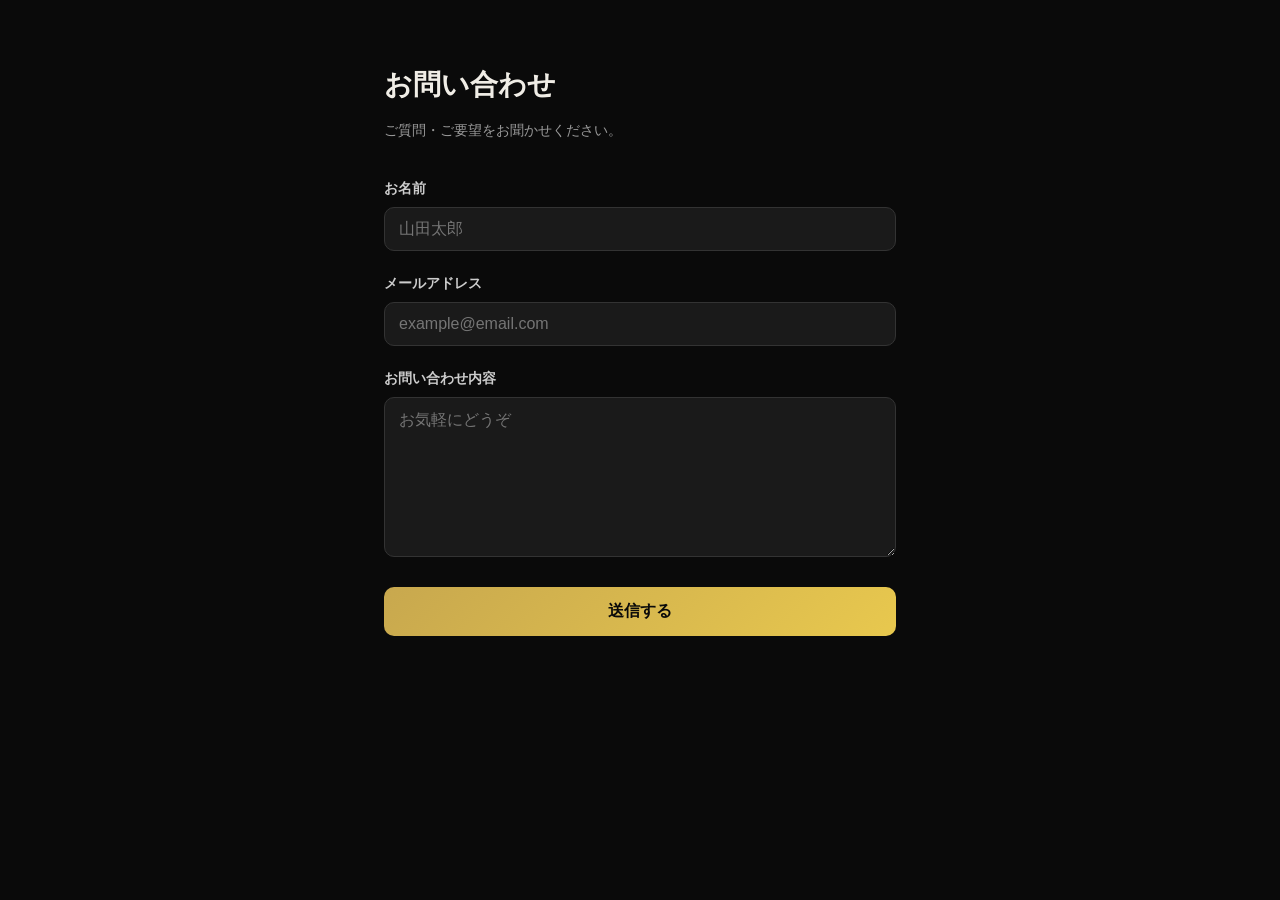
==== contact.html @ 1b89e325 "お問い合わせフォーム追加" ====
<!DOCTYPE html>
<html lang="ja">
<head>
  <meta charset="UTF-8">
  <meta name="viewport" content="width=device-width, initial-scale=1.0">
  <title>お問い合わせ - Spinglish</title>
  <link rel="icon" type="image/png" href="favicon.png">
  <style>
    * { margin: 0; padding: 0; box-sizing: border-box; }
    body {
      font-family: -apple-system, BlinkMacSystemFont, 'Segoe UI', Roboto, sans-serif;
      background: #0a0a0a;
      color: #f0ede6;
      line-height: 1.8;
    }
    a { color: #c8a84e; text-decoration: none; }
    a:hover { text-decoration: underline; }

    .container {
      max-width: 560px;
      margin: 0 auto;
      padding: 60px 24px;
    }
    h1 {
      font-size: 28px;
      font-weight: 700;
      margin-bottom: 8px;
    }
    .sub {
      color: #999;
      font-size: 14px;
      margin-bottom: 32px;
    }
    label {
      display: block;
      font-size: 14px;
      font-weight: 600;
      color: #ccc;
      margin-bottom: 6px;
    }
    input, textarea {
      width: 100%;
      padding: 12px 14px;
      font-size: 16px;
      color: #f0ede6;
      background: #1a1a1a;
      border: 1px solid #333;
      border-radius: 10px;
      margin-bottom: 20px;
      font-family: inherit;
    }
    input:focus, textarea:focus {
      outline: none;
      border-color: #c8a84e;
    }
    textarea {
      height: 160px;
      resize: vertical;
    }
    .btn {
      display: block;
      width: 100%;
      padding: 14px;
      font-size: 16px;
      font-weight: 700;
      color: #0a0a0a;
      background: linear-gradient(135deg, #c8a84e, #e8c84e);
      border: none;
      border-radius: 10px;
      cursor: pointer;
    }
    .btn:hover { opacity: 0.9; }
    .btn:disabled {
      opacity: 0.5;
      cursor: not-allowed;
    }
    .done {
      text-align: center;
      padding: 60px 0;
    }
    .done h2 {
      font-size: 22px;
      margin-bottom: 12px;
    }
    .done p {
      color: #999;
      font-size: 15px;
    }
    .back {
      display: inline-block;
      margin-top: 24px;
      font-size: 14px;
    }
    .error {
      color: #e85454;
      font-size: 14px;
      margin-bottom: 16px;
    }
    .hidden { display: none; }
  </style>
</head>
<body>
  <div class="container">
    <div id="form-view">
      <h1>お問い合わせ</h1>
      <p class="sub">ご質問・ご要望をお聞かせください。</p>
      <div id="error-msg" class="error hidden"></div>
      <form id="contact-form">
        <label for="name">お名前</label>
        <input type="text" id="name" name="name" required placeholder="山田太郎">

        <label for="email">メールアドレス</label>
        <input type="email" id="email" name="email" required placeholder="example@email.com">

        <label for="message">お問い合わせ内容</label>
        <textarea id="message" name="message" required placeholder="お気軽にどうぞ"></textarea>

        <button type="submit" class="btn" id="submit-btn">送信する</button>
      </form>
    </div>

    <div id="done-view" class="done hidden">
      <h2>送信しました</h2>
      <p>お問い合わせありがとうございます。<br>内容を確認のうえ、ご連絡いたします。</p>
      <a href="index.html" class="back">トップに戻る</a>
    </div>
  </div>

  <script>
    const SUPABASE_URL = 'https://qklqzsotjioxpymwkdgi.supabase.co';
    const SUPABASE_ANON_KEY = 'eyJhbGciOiJIUzI1NiIsInR5cCI6IkpXVCJ9.eyJpc3MiOiJzdXBhYmFzZSIsInJlZiI6InFrbHF6c290amlveHB5bXdrZGdpIiwicm9sZSI6ImFub24iLCJpYXQiOjE3NDI5MDEyMjQsImV4cCI6MjA1ODQ3NzIyNH0.BVaBWMbgwYDKBBaXSqkLlifMaOQN5JqjuOSkyMJGmYw';

    document.getElementById('contact-form').addEventListener('submit', async (e) => {
      e.preventDefault();
      const btn = document.getElementById('submit-btn');
      const errEl = document.getElementById('error-msg');
      errEl.classList.add('hidden');
      btn.disabled = true;
      btn.textContent = '送信中...';

      const name = document.getElementById('name').value.trim();
      const email = document.getElementById('email').value.trim();
      const message = document.getElementById('message').value.trim();

      try {
        const res = await fetch(SUPABASE_URL + '/rest/v1/contacts', {
          method: 'POST',
          headers: {
            'Content-Type': 'application/json',
            'apikey': SUPABASE_ANON_KEY,
            'Authorization': 'Bearer ' + SUPABASE_ANON_KEY
          },
          body: JSON.stringify({ name, email, message })
        });

        if (!res.ok) throw new Error('送信に失敗しました');

        document.getElementById('form-view').classList.add('hidden');
        document.getElementById('done-view').classList.remove('hidden');
      } catch (err) {
        errEl.textContent = '送信に失敗しました。時間をおいて再度お試しください。';
        errEl.classList.remove('hidden');
        btn.disabled = false;
        btn.textContent = '送信する';
      }
    });
  </script>
</body>
</html>
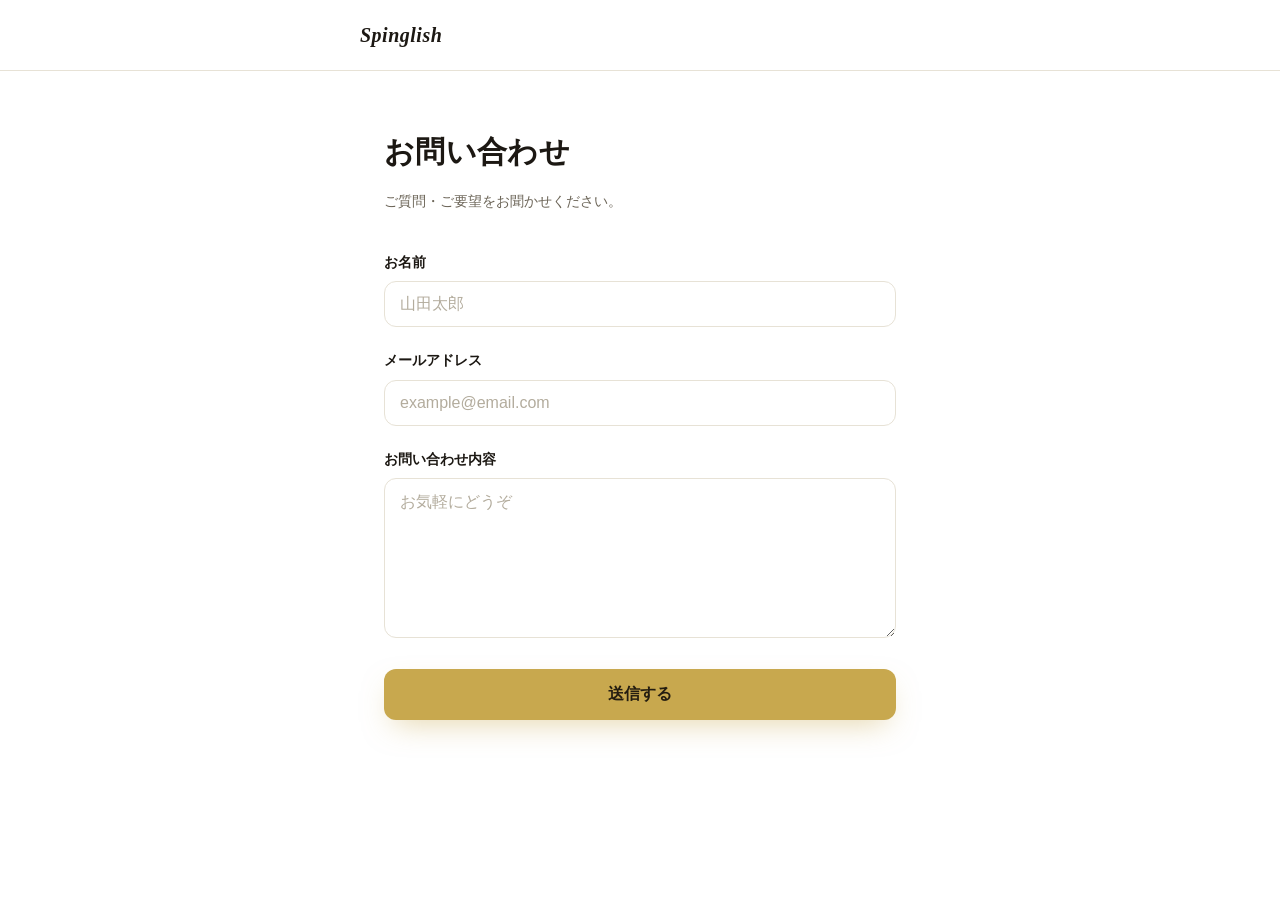
==== commit c4e856ba: "fix(legal): 全ドキュメントページをライトデザインに統一（規約/プライバシー/特商法/問い合わせ/データ削除）＋プラン名カタカナ・日記表記・AI処理先(OpenAI)・favicon修正" ====
--- a/contact.html
+++ b/contact.html
@@ -4,116 +4,115 @@
   <meta charset="UTF-8">
   <meta name="viewport" content="width=device-width, initial-scale=1.0">
   <title>お問い合わせ - Spinglish</title>
-  <link rel="icon" type="image/png" href="favicon.png">
+  <meta name="description" content="Spinglishへのお問い合わせフォーム。ご質問・ご要望をお聞かせください。">
+  <meta name="robots" content="index,follow">
+  <link rel="canonical" href="https://spinglish.jp/contact.html">
+  <link rel="icon" href="data:image/svg+xml,%3Csvg xmlns='http://www.w3.org/2000/svg' viewBox='0 0 64 64'%3E%3Crect width='64' height='64' rx='15' fill='%2314110C'/%3E%3Ctext x='32' y='46' font-family='Georgia,serif' font-style='italic' font-weight='700' font-size='42' fill='%23C8A84E' text-anchor='middle'%3ES%3C/text%3E%3C/svg%3E">
+  <!-- Google tag (gtag.js) -->
+  <script async src="https://www.googletagmanager.com/gtag/js?id=AW-18096982916"></script>
+  <script>
+    window.dataLayer = window.dataLayer || [];
+    function gtag(){dataLayer.push(arguments);}
+    gtag('js', new Date());
+
+    gtag('config', 'AW-18096982916');
+  </script>
   <style>
     * { margin: 0; padding: 0; box-sizing: border-box; }
+    :root {
+      --paper: #ffffff;
+      --mist: #F4F2EC;
+      --ink: #1C1813;
+      --ink-2: #574F44;
+      --ink-3: #6C6558;
+      --gold: #7A6220;
+      --gold-bright: #C8A84E;
+      --line: #E7E2D6;
+      --mincho: 'Hiragino Mincho ProN', 'Yu Mincho', 'YuMincho', serif;
+      --sans: 'Hiragino Sans', 'Hiragino Kaku Gothic ProN', 'Yu Gothic', -apple-system, BlinkMacSystemFont, 'Segoe UI', Roboto, sans-serif;
+      --serif: Georgia, 'Times New Roman', serif;
+    }
     body {
-      font-family: -apple-system, BlinkMacSystemFont, 'Segoe UI', Roboto, sans-serif;
-      background: #0a0a0a;
-      color: #f0ede6;
-      line-height: 1.8;
+      font-family: var(--sans);
+      background: var(--paper);
+      color: var(--ink-2);
+      line-height: 1.9;
+      -webkit-font-smoothing: antialiased;
     }
-    a { color: #c8a84e; text-decoration: none; }
+    a { color: var(--gold); text-decoration: none; }
     a:hover { text-decoration: underline; }
-
-    .container {
-      max-width: 560px;
-      margin: 0 auto;
-      padding: 60px 24px;
-    }
-    h1 {
-      font-size: 28px;
-      font-weight: 700;
-      margin-bottom: 8px;
-    }
-    .sub {
-      color: #999;
-      font-size: 14px;
-      margin-bottom: 32px;
-    }
-    label {
-      display: block;
-      font-size: 14px;
-      font-weight: 600;
-      color: #ccc;
-      margin-bottom: 6px;
-    }
+    .topbar { border-bottom: 1px solid var(--line); padding: 16px 24px; }
+    .topbar-inner { max-width: 560px; margin: 0 auto; }
+    .wordmark { font-family: var(--serif); font-style: italic; font-weight: 700; font-size: 20px; color: var(--ink); letter-spacing: 0.5px; }
+    .wordmark:hover { text-decoration: none; }
+    .container { max-width: 560px; margin: 0 auto; padding: 52px 24px 96px; }
+    h1 { font-family: var(--mincho); font-size: 30px; font-weight: 600; color: var(--ink); margin-bottom: 8px; letter-spacing: 0.01em; }
+    .sub { color: var(--ink-3); font-size: 14px; margin-bottom: 34px; }
+    label { display: block; font-size: 14px; font-weight: 700; color: var(--ink); margin-bottom: 6px; }
     input, textarea {
       width: 100%;
-      padding: 12px 14px;
+      padding: 13px 15px;
       font-size: 16px;
-      color: #f0ede6;
-      background: #1a1a1a;
-      border: 1px solid #333;
-      border-radius: 10px;
+      color: var(--ink);
+      background: #fff;
+      border: 1px solid var(--line);
+      border-radius: 12px;
       margin-bottom: 20px;
       font-family: inherit;
     }
+    input::placeholder, textarea::placeholder { color: #b3ac9d; }
     input:focus, textarea:focus {
       outline: none;
-      border-color: #c8a84e;
+      border-color: var(--gold);
+      box-shadow: 0 0 0 3px rgba(122,98,32,0.12);
     }
-    textarea {
-      height: 160px;
-      resize: vertical;
-    }
+    textarea { height: 160px; resize: vertical; }
     .btn {
       display: block;
       width: 100%;
-      padding: 14px;
+      padding: 15px;
       font-size: 16px;
       font-weight: 700;
-      color: #0a0a0a;
-      background: linear-gradient(135deg, #c8a84e, #e8c84e);
+      color: #241d10;
+      background: var(--gold-bright);
       border: none;
-      border-radius: 10px;
+      border-radius: 12px;
       cursor: pointer;
+      transition: transform 0.15s ease, opacity 0.2s;
+      box-shadow: 0 12px 30px -10px rgba(200,168,78,0.5);
     }
-    .btn:hover { opacity: 0.9; }
-    .btn:disabled {
-      opacity: 0.5;
-      cursor: not-allowed;
-    }
-    .done {
-      text-align: center;
-      padding: 60px 0;
-    }
-    .done h2 {
-      font-size: 22px;
-      margin-bottom: 12px;
-    }
-    .done p {
-      color: #999;
-      font-size: 15px;
-    }
-    .back {
-      display: inline-block;
-      margin-top: 24px;
-      font-size: 14px;
-    }
-    .error {
-      color: #e85454;
-      font-size: 14px;
-      margin-bottom: 16px;
-    }
+    .btn:hover { transform: translateY(-1px); }
+    .btn:disabled { opacity: 0.5; cursor: not-allowed; box-shadow: none; transform: none; }
+    .btn:focus-visible { outline: 2px solid var(--gold); outline-offset: 3px; }
+    .done { text-align: center; padding: 60px 0; }
+    .done h2 { font-family: var(--mincho); font-size: 23px; font-weight: 600; color: var(--ink); margin-bottom: 12px; }
+    .done p { color: var(--ink-3); font-size: 15px; }
+    .back { display: inline-block; margin-top: 24px; font-size: 14px; }
+    .error { color: #C2603E; font-size: 14px; margin-bottom: 16px; }
     .hidden { display: none; }
   </style>
 </head>
 <body>
+  <div class="topbar"><div class="topbar-inner"><a href="index.html" class="wordmark">Spinglish</a></div></div>
   <div class="container">
     <div id="form-view">
       <h1>お問い合わせ</h1>
       <p class="sub">ご質問・ご要望をお聞かせください。</p>
       <div id="error-msg" class="error hidden"></div>
-      <form id="contact-form">
+      <form id="contact-form" autocomplete="off">
         <label for="name">お名前</label>
-        <input type="text" id="name" name="name" required placeholder="山田太郎">
+        <input type="text" id="name" name="name" required maxlength="100" placeholder="山田太郎">
 
         <label for="email">メールアドレス</label>
-        <input type="email" id="email" name="email" required placeholder="example@email.com">
+        <input type="email" id="email" name="email" required maxlength="200" placeholder="example@email.com">
 
         <label for="message">お問い合わせ内容</label>
-        <textarea id="message" name="message" required placeholder="お気軽にどうぞ"></textarea>
+        <textarea id="message" name="message" required maxlength="3000" placeholder="お気軽にどうぞ"></textarea>
+
+        <div aria-hidden="true" style="position:absolute;left:-10000px;top:auto;width:1px;height:1px;overflow:hidden;">
+          <label for="website">Website</label>
+          <input type="text" id="website" name="website" tabindex="-1" autocomplete="off">
+        </div>
 
         <button type="submit" class="btn" id="submit-btn">送信する</button>
       </form>
@@ -128,7 +127,13 @@
 
   <script>
     const SUPABASE_URL = 'https://qklqzsotjioxpymwkdgi.supabase.co';
-    const SUPABASE_ANON_KEY = 'eyJhbGciOiJIUzI1NiIsInR5cCI6IkpXVCJ9.eyJpc3MiOiJzdXBhYmFzZSIsInJlZiI6InFrbHF6c290amlveHB5bXdrZGdpIiwicm9sZSI6ImFub24iLCJpYXQiOjE3NDI5MDEyMjQsImV4cCI6MjA1ODQ3NzIyNH0.BVaBWMbgwYDKBBaXSqkLlifMaOQN5JqjuOSkyMJGmYw';
+    const SUPABASE_ANON_KEY = 'eyJhbGciOiJIUzI1NiIsInR5cCI6IkpXVCJ9.eyJpc3MiOiJzdXBhYmFzZSIsInJlZiI6InFrbHF6c290amlveHB5bXdrZGdpIiwicm9sZSI6ImFub24iLCJpYXQiOjE3NzM5ODY3MDQsImV4cCI6MjA4OTU2MjcwNH0.oCl9vCTNTm8uAo4D9MRMzFzuxzW9zbW7QPjJzrRUQt8';
+
+    const formLoadedAt = Date.now();
+    const showDone = () => {
+      document.getElementById('form-view').classList.add('hidden');
+      document.getElementById('done-view').classList.remove('hidden');
+    };
 
     document.getElementById('contact-form').addEventListener('submit', async (e) => {
       e.preventDefault();
@@ -141,6 +146,13 @@
       const name = document.getElementById('name').value.trim();
       const email = document.getElementById('email').value.trim();
       const message = document.getElementById('message').value.trim();
+      const honeypot = document.getElementById('website').value;
+      const elapsed = Date.now() - formLoadedAt;
+
+      if (honeypot || elapsed < 2000) {
+        showDone();
+        return;
+      }
 
       try {
         const res = await fetch(SUPABASE_URL + '/rest/v1/contacts', {
@@ -155,8 +167,7 @@
 
         if (!res.ok) throw new Error('送信に失敗しました');
 
-        document.getElementById('form-view').classList.add('hidden');
-        document.getElementById('done-view').classList.remove('hidden');
+        showDone();
       } catch (err) {
         errEl.textContent = '送信に失敗しました。時間をおいて再度お試しください。';
         errEl.classList.remove('hidden');
